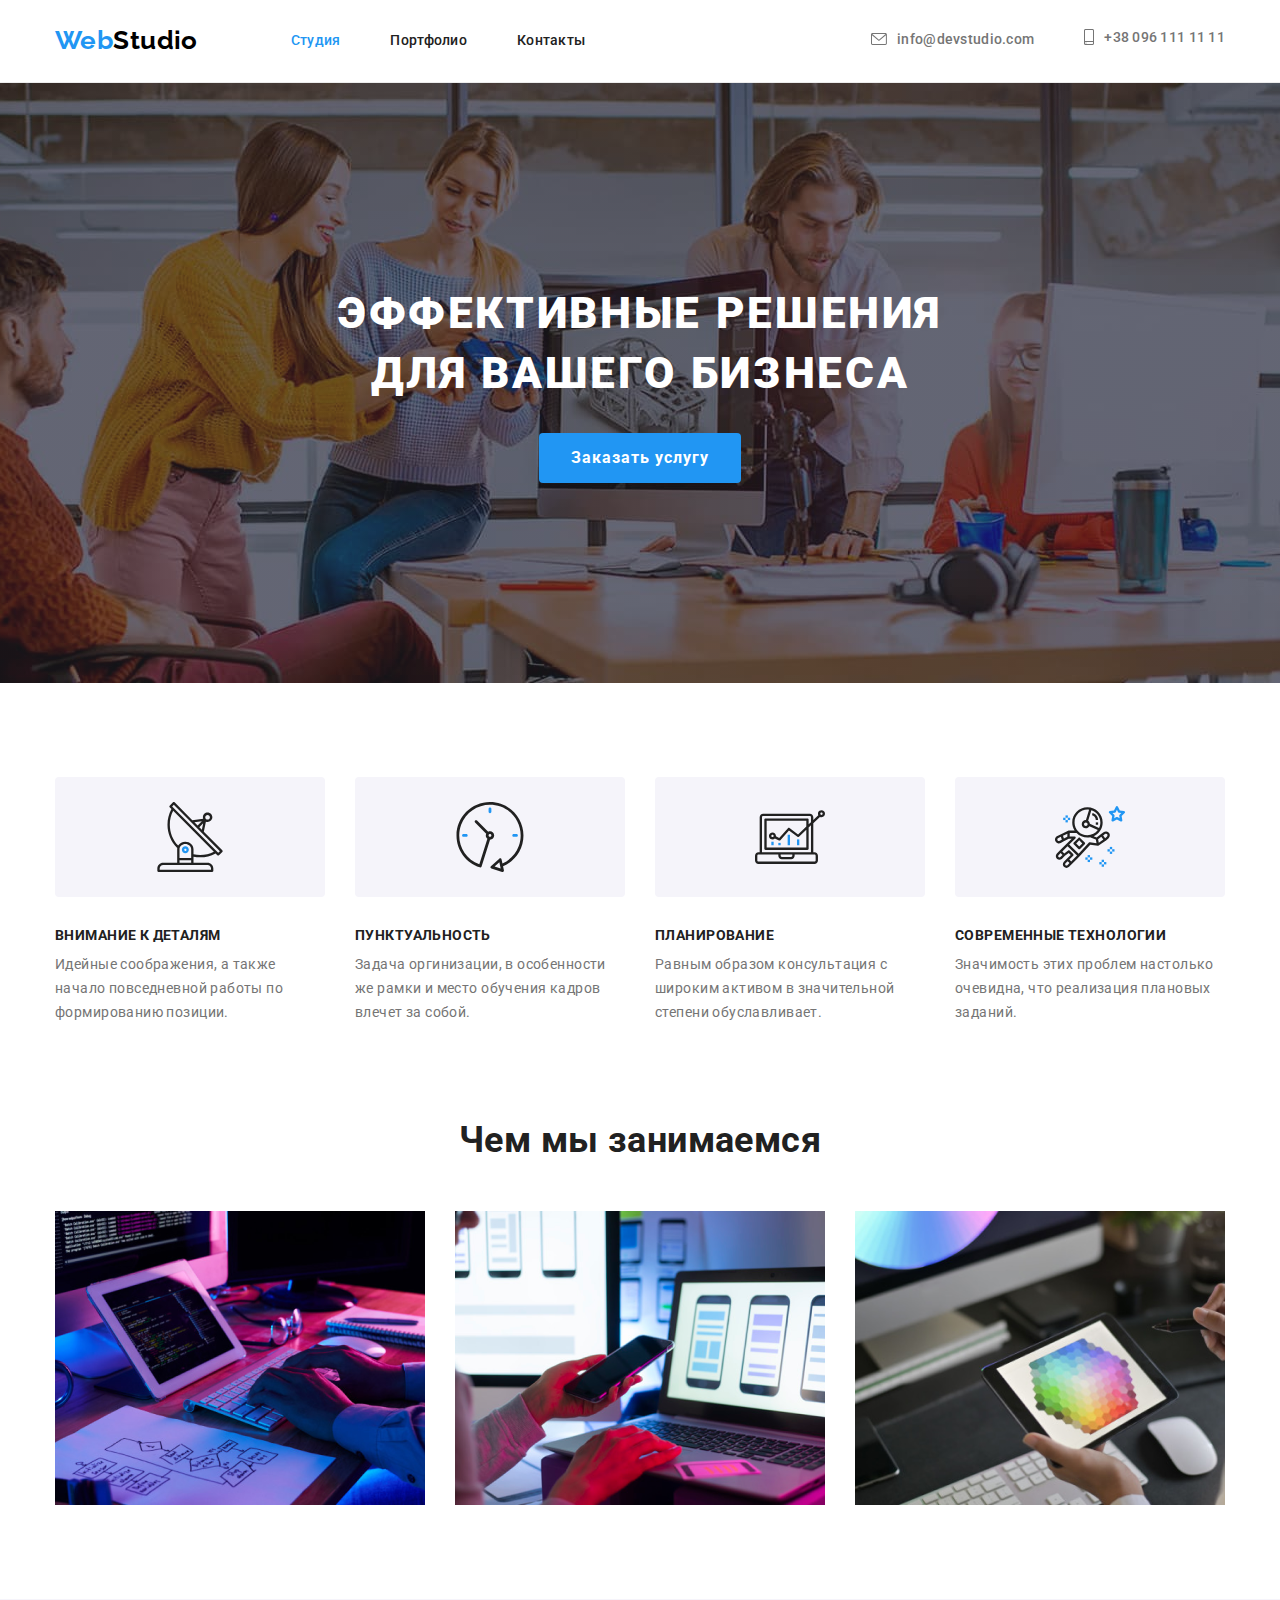
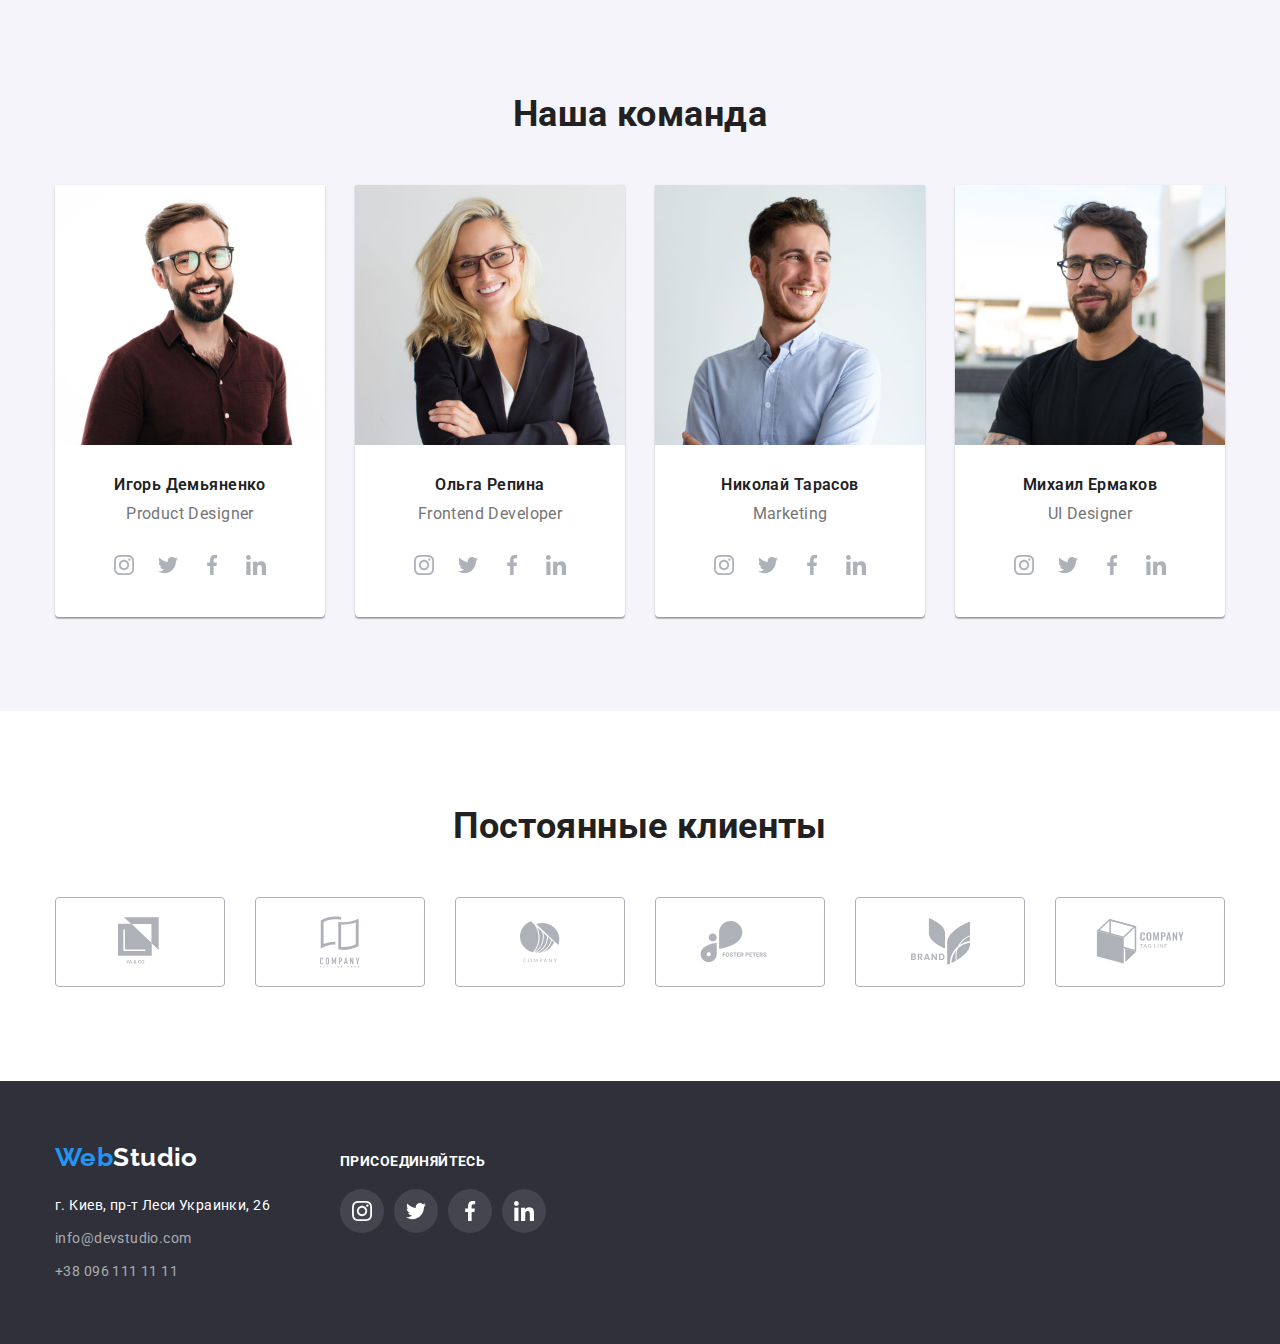
==== index.html @ 6ee3bcbe "копирую файлы дз4" ====
<!DOCTYPE html>
<html lang="ru-UA">
  <head>
    <meta charset="UTF-8" />
    <meta name="viewport" content="width=device-width, initial-scale=1.0" />
    <link
      href="https://fonts.googleapis.com/css2?family=Roboto:wght@400;500;700;900&display=swap"
      rel="stylesheet"
    />
    <link
      rel="stylesheet"
      href="node_modules/modern-normalize/modern-normalize.css"
    />
    <link rel="stylesheet" href="./css/style.css" />
    <title>Document</title>
  </head>
  <body>
    <!-- Хедер -->

    <header class="header">
      <div class="container flex">
        <div>
          <nav class="main-nav">
            <div>
              <a class="logo" href="./index.html">
                <span class="logo-blue">Web</span>Studio</a
              >
            </div>
            <div>
              <ul class="site-nav list">
                <li><a class="link current" href="./index.html">Студия</a></li>
                <li>
                  <a class="link" href="./portfolio.html">Портфолио</a>
                </li>
                <li><a class="link" href="#contacts">Контакты</a></li>
              </ul>
            </div>
          </nav>
        </div>
        <div>
          <ul class="contacts list">
            <li>
              <a class="link" href="mailto:info@devstudio.com">
                <svg class="mail-icon">
                  <use href="./img/icons/sprite.svg#icon-contacts-mail"></use>
                </svg>
                info@devstudio.com</a
              >
            </li>
            <li>
              <a class="link phone" href="tel:+380961111111">
                <svg class="phone-icon">
                  <use href="./img/icons/sprite.svg#icon-contacts-phone"></use>
                </svg>
                +38 096 111 11 11</a
              >
            </li>
          </ul>
        </div>
      </div>
    </header>

    <main>
      <!-- Герой -->
      <section class="hero">
        <div class="container">
          <h1 class="hero-title">Эффективные решения для вашего бизнеса</h1>
          <button class="button">Заказать услугу</button>
        </div>
      </section>

      <!-- Преимущества -->
      <section class="benefit section">
        <div class="container">
          <h2 class="visually-hidden">Наши преимущества</h2>
          <ul class="benefit list flex">
            <li class="benefit-item">
              <svg class="benefit-icon">
                <use href="./img/icons/sprite.svg#icon-features-1"></use>
              </svg>
            </li>
            <li class="benefit-item">
              <svg class="benefit-icon">
                <use href="./img/icons/sprite.svg#icon-features-2"></use>
              </svg>
            </li>
            <li class="benefit-item">
              <svg class="benefit-icon">
                <use href="./img/icons/sprite.svg#icon-features-3"></use>
              </svg>
            </li>
            <li class="benefit-item">
              <svg class="benefit-icon">
                <use href="./img/icons/sprite.svg#icon-features-4"></use>
              </svg>
            </li>
          </ul>
          <ul class="benefit list flex">
            <li>
              <h3 class="benefit-title">Внимание к деталям</h3>
              <p class="benefit-desc">
                Идейные соображения, а также начало повседневной работы по
                формированию позиции.
              </p>
            </li>
            <li>
              <h3 class="benefit-title">Пунктуальность</h3>
              <p class="benefit-desc">
                Задача оргинизации, в особенности же рамки и место обучения
                кадров влечет за собой.
              </p>
            </li>
            <li>
              <h3 class="benefit-title">Планирование</h3>
              <p class="benefit-desc">
                Равным образом консультация с широким активом в значительной
                степени обуславливает.
              </p>
            </li>
            <li>
              <h3 class="benefit-title">Современные технологии</h3>
              <p class="benefit-desc">
                Значимость этих проблем настолько очевидна, что реализация
                плановых заданий.
              </p>
            </li>
          </ul>
        </div>
      </section>

      <!-- Чем занимаемся -->
      <section class="work section">
        <div class="container">
          <h2 class="section-title">Чем мы занимаемся</h2>
          <ul class="work list flex">
            <li class="work-item">
              <img
                class="photo"
                src="./img/img1.png"
                width="370"
                height="294"
                alt="СЕО"
              />
            </li>
            <li class="work-item">
              <img
                class="photo"
                src="./img/img2.png"
                width="370"
                height="294"
                alt="Адаптивная верстка"
              />
            </li>
            <li class="work-item">
              <img
                class="photo"
                src="./img/img3.png"
                width="370"
                height="294"
                alt="Дизайн сайта"
              />
            </li>
          </ul>
        </div>
      </section>

      <!-- Команда -->
      <section class="team section">
        <div class="container">
          <h2 class="section-title">Наша команда</h2>
          <ul class="team-list list flex">
            <li class="team-member">
              <img
                class="photo"
                src="./img/photo1.jpg"
                width="270"
                height="260"
                alt="Игорь Демьяненко"
              />
              <h3 class="name">Игорь Демьяненко</h3>
              <p class="position" lang="en">Product Designer</p>
              <ul class="social-list list flex">
                <li>
                  <a
                    href="https://www.instagram.com/"
                    class="social link"
                    target="_blank"
                    rel="noopener noreferrer"
                    aria-label="Instagram link"
                  >
                    <svg class="social-icon">
                      <use href="./img/icons/sprite.svg#icon-instagram"></use>
                    </svg>
                  </a>
                </li>
                <li>
                  <a
                    href="https://twitter.com/"
                    class="social link"
                    target="_blank"
                    rel="noopener noreferrer"
                    aria-label="Twitter link"
                  >
                    <svg class="social-icon">
                      <use href="./img/icons/sprite.svg#icon-twitter"></use>
                    </svg>
                  </a>
                </li>
                <li>
                  <a
                    href="https://www.facebook.com/"
                    class="social link"
                    target="_blank"
                    rel="noopener noreferrer"
                    aria-label="Facebook link"
                  >
                    <svg class="social-icon">
                      <use href="./img/icons/sprite.svg#icon-facebook"></use>
                    </svg>
                  </a>
                </li>
                <li>
                  <a
                    href="https://www.linkedin.com/"
                    class="social link"
                    target="_blank"
                    rel="noopener noreferrer"
                    aria-label="linkedin link"
                  >
                    <svg class="social-icon">
                      <use href="./img/icons/sprite.svg#icon-linkedin"></use>
                    </svg>
                  </a>
                </li>
              </ul>
            </li>
            <li class="team-member">
              <img
                class="photo"
                src="./img/photo2.jpg"
                width="270"
                height="260"
                alt="Ольга Репина"
              />
              <h3 class="name">Ольга Репина</h3>
              <p class="position" lang="en">Frontend Developer</p>
              <ul class="social-list list flex">
                <li>
                  <a
                    href="https://www.instagram.com/"
                    class="social link"
                    target="_blank"
                    rel="noopener noreferrer"
                    aria-label="Instagram link"
                  >
                    <svg class="social-icon">
                      <use href="./img/icons/sprite.svg#icon-instagram"></use>
                    </svg>
                  </a>
                </li>
                <li>
                  <a
                    href="https://twitter.com/"
                    class="social link"
                    target="_blank"
                    rel="noopener noreferrer"
                    aria-label="Twitter link"
                  >
                    <svg class="social-icon">
                      <use href="./img/icons/sprite.svg#icon-twitter"></use>
                    </svg>
                  </a>
                </li>
                <li>
                  <a
                    href="https://www.facebook.com/"
                    class="social link"
                    target="_blank"
                    rel="noopener noreferrer"
                    aria-label="Facebook link"
                  >
                    <svg class="social-icon">
                      <use href="./img/icons/sprite.svg#icon-facebook"></use>
                    </svg>
                  </a>
                </li>
                <li>
                  <a
                    href="https://www.linkedin.com/"
                    class="social link"
                    target="_blank"
                    rel="noopener noreferrer"
                    aria-label="linkedin link"
                  >
                    <svg class="social-icon">
                      <use href="./img/icons/sprite.svg#icon-linkedin"></use>
                    </svg>
                  </a>
                </li>
              </ul>
            </li>
            <li class="team-member">
              <img
                class="photo"
                src="./img/photo3.jpg"
                width="270"
                height="260"
                alt="Николай Тарасов"
              />
              <h3 class="name">Николай Тарасов</h3>
              <p class="position" lang="en">Marketing</p>
              <ul class="social-list list flex">
                <li>
                  <a
                    href="https://www.instagram.com/"
                    class="social link"
                    target="_blank"
                    rel="noopener noreferrer"
                    aria-label="Instagram link"
                  >
                    <svg class="social-icon">
                      <use href="./img/icons/sprite.svg#icon-instagram"></use>
                    </svg>
                  </a>
                </li>
                <li>
                  <a
                    href="https://twitter.com/"
                    class="social link"
                    target="_blank"
                    rel="noopener noreferrer"
                    aria-label="Twitter link"
                  >
                    <svg class="social-icon">
                      <use href="./img/icons/sprite.svg#icon-twitter"></use>
                    </svg>
                  </a>
                </li>
                <li>
                  <a
                    href="https://www.facebook.com/"
                    class="social link"
                    target="_blank"
                    rel="noopener noreferrer"
                    aria-label="Facebook link"
                  >
                    <svg class="social-icon">
                      <use href="./img/icons/sprite.svg#icon-facebook"></use>
                    </svg>
                  </a>
                </li>
                <li>
                  <a
                    href="https://www.linkedin.com/"
                    class="social link"
                    target="_blank"
                    rel="noopener noreferrer"
                    aria-label="linkedin link"
                  >
                    <svg class="social-icon">
                      <use href="./img/icons/sprite.svg#icon-linkedin"></use>
                    </svg>
                  </a>
                </li>
              </ul>
            </li>
            <li class="team-member">
              <img
                class="photo"
                src="./img/photo4.jpg"
                width="270"
                height="260"
                alt="Михаил Ермаков"
              />
              <h3 class="name">Михаил Ермаков</h3>
              <p class="position" lang="en">UI Designer</p>
              <ul class="social-list list flex">
                <li>
                  <a
                    href="https://www.instagram.com/"
                    class="social link"
                    target="_blank"
                    rel="noopener noreferrer"
                    aria-label="Instagram link"
                  >
                    <svg class="social-icon">
                      <use href="./img/icons/sprite.svg#icon-instagram"></use>
                    </svg>
                  </a>
                </li>
                <li>
                  <a
                    href="https://twitter.com/"
                    class="social link"
                    target="_blank"
                    rel="noopener noreferrer"
                    aria-label="Twitter link"
                  >
                    <svg class="social-icon">
                      <use href="./img/icons/sprite.svg#icon-twitter"></use>
                    </svg>
                  </a>
                </li>
                <li>
                  <a
                    href="https://www.facebook.com/"
                    class="social link"
                    target="_blank"
                    rel="noopener noreferrer"
                    aria-label="Facebook link"
                  >
                    <svg class="social-icon">
                      <use href="./img/icons/sprite.svg#icon-facebook"></use>
                    </svg>
                  </a>
                </li>
                <li>
                  <a
                    href="https://www.linkedin.com/"
                    class="social link"
                    target="_blank"
                    rel="noopener noreferrer"
                    aria-label="linkedin link"
                  >
                    <svg class="social-icon">
                      <use href="./img/icons/sprite.svg#icon-linkedin"></use>
                    </svg>
                  </a>
                </li>
              </ul>
            </li>
          </ul>
        </div>
      </section>

      <!-- Постоянные клиенты -->
      <section class="clients section">
        <div class="container">
          <h2 class="section-title">Постоянные клиенты</h2>
          <ul class="clients-list list flex">
            <li>
              <a href="#" class="clients-link">
                <svg class="client-icon" width="45" height="50">
                  <use href="./img/icons/sprite.svg#icon-logo-1"></use>
                </svg>
              </a>
            </li>
            <li>
              <a href="#" class="clients-link">
                <svg class="client-icon" width="40" height="52">
                  <use href="./img/icons/sprite.svg#icon-logo-2"></use>
                </svg>
              </a>
            </li>
            <li>
              <a href="#" class="clients-link">
                <svg class="client-icon" width="40" height="42">
                  <use href="./img/icons/sprite.svg#icon-logo-3"></use>
                </svg>
              </a>
            </li>
            <li>
              <a href="#" class="clients-link">
                <svg class="client-icon" width="80" height="42">
                  <use href="./img/icons/sprite.svg#icon-logo-4"></use>
                </svg>
              </a>
            </li>
            <li>
              <a href="#" class="clients-link">
                <svg class="client-icon" width="59" height="47">
                  <use href="./img/icons/sprite.svg#icon-logo-5"></use>
                </svg>
              </a>
            </li>
            <li>
              <a href="#" class="clients-link">
                <svg class="client-icon" width="89" height="45">
                  <use href="./img/icons/sprite.svg#icon-logo-6"></use>
                </svg>
              </a>
            </li>
          </ul>
        </div>
      </section>
    </main>

    <!-- Футер -->
    <footer class="footer">
      <div class="container">
        <div class="footer-adress">
          <p class="logo"><span class="logo-blue">Web</span>Studio</p>
          <address class="adress">
            <ul class="adress-list list" id="contacts">
              <li class="adress-item">г. Киев, пр-т Леси Украинки, 26</li>
              <li class="adress-item">
                <a class="adress-link" href="mailto:info@devstudio.com"
                  >info@devstudio.com</a
                >
              </li>
              <li class="adress-item">
                <a class="adress-link" href="tel:+380961111111"
                  >+38 096 111 11 11</a
                >
              </li>
            </ul>
          </address>
        </div>
        <div class="social-list-wrap">
          <p class="social-title">присоединяйтесь</p>
          <ul class="social-list list flex">
            <li>
              <a
                href="https://www.instagram.com/"
                class="social link"
                target="_blank"
                rel="noopener noreferrer"
                aria-label="Instagram link"
              >
                <svg class="social-icon">
                  <use href="./img/icons/sprite.svg#icon-instagram"></use>
                </svg>
              </a>
            </li>
            <li>
              <a
                href="https://twitter.com/"
                class="social link"
                target="_blank"
                rel="noopener noreferrer"
                aria-label="Twitter link"
              >
                <svg class="social-icon">
                  <use href="./img/icons/sprite.svg#icon-twitter"></use>
                </svg>
              </a>
            </li>
            <li>
              <a
                href="https://www.facebook.com/"
                class="social link"
                target="_blank"
                rel="noopener noreferrer"
                aria-label="Facebook link"
              >
                <svg class="social-icon">
                  <use href="./img/icons/sprite.svg#icon-facebook"></use>
                </svg>
              </a>
            </li>
            <li>
              <a
                href="https://www.linkedin.com/"
                class="social link"
                target="_blank"
                rel="noopener noreferrer"
                aria-label="linkedin link"
              >
                <svg class="social-icon">
                  <use href="./img/icons/sprite.svg#icon-linkedin"></use>
                </svg>
              </a>
            </li>
          </ul>
        </div>
      </div>
    </footer>
  </body>
</html>
---- css/style.css ----
/* raleway-regular - latin_cyrillic */
@font-face {
  font-family: "Raleway";
  font-style: normal;
  font-weight: 400;
  src: url("../fonts/raleway700/raleway700/raleway-v18-latin_cyrillic-regular.eot");
  src: local(""),
    url("../fonts/raleway700/raleway-v18-latin_cyrillic-regular.eot?#iefix")
      format("embedded-opentype"),
    url("../fonts/raleway700/raleway-v18-latin_cyrillic-regular.woff2")
      format("woff2"),
    url("../fonts/raleway700/raleway-v18-latin_cyrillic-regular.woff")
      format("woff"),
    url("../fonts/raleway700/raleway-v18-latin_cyrillic-regular.ttf")
      format("truetype"),
    url("../fonts/raleway700/raleway-v18-latin_cyrillic-regular.svg#Raleway")
      format("svg");
}
/* raleway-700 - latin_cyrillic */
@font-face {
  font-family: "Raleway";
  font-style: normal;
  font-weight: 700;
  src: url("../fonts/raleway700/raleway-v18-latin_cyrillic-700.eot");
  src: local(""),
    url("../fonts/raleway700/raleway-v18-latin_cyrillic-700.eot?#iefix")
      format("embedded-opentype"),
    url("../fonts/raleway700/raleway-v18-latin_cyrillic-700.woff2")
      format("woff2"),
    url("../fonts/raleway700/raleway-v18-latin_cyrillic-700.woff")
      format("woff"),
    url("../fonts/raleway700/raleway-v18-latin_cyrillic-700.ttf")
      format("truetype"),
    url("../fonts/raleway700/raleway-v18-latin_cyrillic-700.svg#Raleway")
      format("svg");
}

:root {
  --black-text-color: #000000;
  --primary-text-color: #757575;
  --title-text-color: #212121;
  --accent-color: #2196f3;
  --white-color: #ffffff;
  --opacity-white-color: rgba(255, 255, 255, 0.6);
  --background-color: #e5e5e5;
  --secondary-accent-color: #f5f4fa;
  --dark-background-color: #2f303a;
  --border-color: #eeeeee;
  --icon-color: #afb1b8;
}

html {
  box-sizing: border-box;
}

*,
*::before,
*::after {
  box-sizing: inherit;
}

body {
  margin: 0;
  font-family: "Roboto", sans-serif;
  font-style: normal;
  font-weight: 400;
  font-size: 14px;
  line-height: 1.714;
  letter-spacing: 0.03em;
  background-color: var(--white-color);
  color: var(--primary-text-color);
}

h1,
h2,
h3 {
  margin-top: 0;
  margin-bottom: 0;
}

a {
  text-decoration: none;
}

address {
  font-style: normal;
}

.list {
  list-style: none;
  padding: 0;
  margin: 0;
}

.container {
  width: 1200px;
  padding-left: 15px;
  padding-right: 15px;
  margin: 0 auto;
}

.photo {
  margin: 0;
  padding: 0;
  display: block;
  max-width: 100%;
  height: auto;
}

.visually-hidden {
  position: absolute !important;
  clip: rect(1px 1px 1px 1px);
  clip: rect(1px, 1px, 1px, 1px);
  padding: 0 !important;
  border: 0 !important;
  height: 1px !important;
  width: 1px !important;
  overflow: hidden;
}

.flex {
  display: flex;
  flex-wrap: wrap;
}

/* Стили шапки */

header {
  padding-top: 24px;
  padding-bottom: 25px;
  border-bottom: 1px solid #ececec;
}

.logo {
  margin-top: 0;
  margin-bottom: 0;
  font-family: "Raleway", "Oleo Script", sans-serif;
  font-weight: 700;
  font-size: 26px;
  line-height: 1.268;
  color: var(--black-text-color);
}

.logo-blue {
  color: var(--accent-color);
}

header .flex {
  justify-content: space-between;
  align-items: center;
}
.main-nav {
  display: flex;
  align-items: center;
}

.site-nav {
  display: flex;
}

.site-nav li:not(:last-child) {
  margin-right: 50px;
}

.main-nav .logo {
  margin-right: 93px;
}

.site-nav .link {
  font-size: 14px;
  font-weight: 500;
  font-style: normal;
  line-height: 1.143;
  letter-spacing: 0.02em;
  color: var(--title-text-color);
}

.site-nav .link:hover,
.site-nav .link:focus {
  color: var(--accent-color);
}

.site-nav .link.current {
  color: var(--accent-color);
}

.contacts.list {
  display: flex;
}

.contacts.list li:not(:last-child) {
  margin-right: 50px;
}
.contacts .link {
  display: inline-flex;
  align-items: center;
  justify-content: center;
  font-size: 14px;
  font-weight: 500;
  font-style: normal;
  line-height: 1.143;
  letter-spacing: 0.02em;
  color: var(--primary-text-color);
}

.mail-icon {
  width: 16px;
  height: 12px;
  margin-right: 10px;
  fill: currentColor;
}

.phone-icon {
  width: 10px;
  height: 16px;
  margin-right: 10px;
  fill: currentColor;
}

.contacts .link:hover,
.contacts .link:focus {
  color: var(--accent-color);
}

.contacts .link:hover .mail-icon,
.contacts .link:focus .mail-icon,
.contacts .link:hover .phone-icon,
.contacts .link:focus .phone-icon {
  color: var(--accent-color);
}

/* Стили героя */
.hero {
  padding-top: 200px;
  padding-bottom: 200px;
  height: 600px;
  text-align: center;
  background-image: linear-gradient(
      rgba(47, 48, 58, 0.4),
      rgba(47, 48, 58, 0.4)
    ),
    url(../img/hero-bg.jpg);
  background-repeat: no-repeat;
  background-position: center;
}

.hero .container {
  max-width: 696px;
}
.hero-title {
  margin-bottom: 30px;
  font-size: 44px;
  font-weight: 900;
  text-transform: uppercase;
  line-height: 1.364;
  letter-spacing: 0.06em;
  color: var(--white-color);
}

.button {
  font-family: inherit;
  padding: 10px 32px;
  min-width: 200px;
  height: 50px;
  border-style: none;
  border-radius: 4px;
  font-size: 16px;
  font-weight: 700;
  line-height: 1.875;
  letter-spacing: 0.06em;
  background-color: var(--accent-color);
  color: var(--white-color);
}

/* Общие стили секций */
.section-title {
  margin-top: 0;
  margin-bottom: 50px;
  font-size: 36px;
  font-weight: 700;
  line-height: 1.167;
  text-align: center;
  color: var(--title-text-color);
}

.section {
  padding-top: 94px;
  padding-bottom: 0;
}

/* Стили секции "Преимущества" */

.benefit > li {
  flex-basis: calc(100% / 4 - 30px);
  margin-left: 30px;
  margin-top: 30px;
}

.benefit.list {
  margin-left: -30px;
  margin-top: -30px;
}

.benefit-item {
  flex-basis: calc(100% / 4 - 30px);
  height: 120px;
  margin-top: 30px;
  margin-bottom: 30px;
  padding: 25px 100px;
  justify-content: center;
  align-items: center;
  background-color: var(--secondary-accent-color);
  border-radius: 4px;
}
.benefit-icon.list {
  display: flex;
  margin-left: -30px;
  margin-top: -30px;
}

.benefit-icon {
  width: 70px;
  height: 70px;
}

.benefit-title {
  margin-bottom: 10px;
  font-size: 14px;
  font-weight: 700;
  text-transform: uppercase;
  line-height: 1.143;
  color: var(--title-text-color);
}

.benefit-desc {
  margin-top: 0;
  margin-bottom: 0;
}

/* Стили Чем мы занимаемся */

.work.section {
  padding-bottom: 94px;
}
.work-item {
  flex-basis: calc(100% / 3 - 30px);
  margin-left: 30px;
  margin-top: 30px;
}

.work.list {
  margin-left: -30px;
  margin-top: -30px;
}

/* Стили секции "Команда" */

.team.section {
  padding-bottom: 94px;
  background-color: var(--secondary-accent-color);
}

.team-member {
  flex-basis: calc(100% / 4 - 30px);
  margin-left: 30px;
  margin-top: 30px;
  padding-bottom: 30px;
  text-align: center;
  background: var(--white-color);
  box-shadow: 0px 1px 3px rgba(0, 0, 0, 0.12), 0px 1px 1px rgba(0, 0, 0, 0.14),
    0px 2px 1px rgba(0, 0, 0, 0.2);
  border-radius: 0px 0px 4px 4px;
}

.team-list.list {
  margin-left: -30px;
  margin-top: -30px;
}

.team-member .name {
  margin-top: 30px;
  font-size: 16px;
  font-weight: 600;
  line-height: 1.188;
  color: var(--title-text-color);
}

.team-member .position {
  display: inline-block;
  margin-top: 10px;
  margin-bottom: 0;
  font-size: 16px;
  line-height: 1.188;
}

.social-list {
  margin-top: 16px;
  align-items: center;
  justify-content: center;
}

.social-icon {
  width: 20px;
  height: 20px;
  fill: var(--icon-color);
}

.social-icon:not(:last-child) {
  margin-right: 10px;
}

.social.link {
  display: flex;
  align-items: center;
  justify-content: center;
  width: 44px;
  height: 44px;
  border-radius: 50%;
}

.social.link:hover,
.social.link:focus {
  background-color: var(--accent-color);
}

.social.link:hover .social-icon,
.social.link:focus .social-icon {
  fill: var(--white-color);
}

/* Стили секции Постоянные клиенты */

.clients.section {
  padding-bottom: 94px;
}

.client-icon {
  fill: var(--icon-color);
}

.clients-link {
  display: flex;
  align-items: center;
  justify-content: center;
  width: 170px;
  height: 90px;
  border: 1px solid var(--icon-color);
  border-radius: 4px;
}

.clients-link:hover,
.clients-link:focus {
  border-color: var(--accent-color);
}

.clients-link:hover .client-icon,
.clients-link:focus .client-icon {
  fill: var(--accent-color);
}
.clients-list > li:not(:last-child) {
  margin-right: 30px;
}
/* Стили подвала */
.footer {
  padding-top: 60px;
  padding-bottom: 60px;
  background-color: var(--dark-background-color);
}

.footer .container {
  display: flex;
  align-items: baseline;
}
.footer .logo {
  margin-bottom: 20px;
  color: var(--white-color);
}

.footer .social-title {
  margin-top: 0;
  margin-bottom: 0px;
  font-weight: 700;
  line-height: 1.143;
  text-transform: uppercase;
  color: var(--white-color);
}

.footer .social.link {
  background-color: rgba(255, 255, 255, 0.1);
}

.footer .social-icon {
  fill: var(--white-color);
}

.footer .social-list {
  display: inline-flex;
  align-items: baseline;
  margin-top: 20px;
}

.footer .social-list > li:not(:last-child) {
  margin-right: 10px;
}

.footer .social.link:hover,
.footer .social.link:focus {
  background-color: var(--accent-color);
}

.footer .social-list-wrap {
  align-items: flex-end;
}

.footer-adress {
  align-items: baseline;
  margin-right: 70px;
}

.adress-list {
  list-style: none;
}

.adress-item:not(:last-child) {
  margin-bottom: 9px;
}

.adress-list .adress-item {
  line-height: 1.714;
  color: var(--white-color);
}

.adress-item .adress-link {
  line-height: 1.714;
  color: var(--opacity-white-color);
}

/* Стили Портфолио */

.works-examples {
  padding-bottom: 94px;
}

/* Стили списка фильтров */

.filters {
  margin-bottom: 50px;
}
.filters-list {
  justify-content: center;
}

.filters-list .button {
  box-sizing: inline-box;
  margin-right: 8px;
  padding: 6px 22px;
  min-width: 73px;
  height: 38px;
  font-weight: 500;
  font-size: 16px;
  line-height: 26px;
  text-align: center;
  letter-spacing: 0.03em;
  border-radius: 4px;
  color: var(--title-text-color);
  background-color: var(--secondary-accent-color);
}

.filters-list .button:hover,
.filters-list .button:focus {
  font-weight: 500;
  font-size: 16px;
  box-shadow: 0px 3px 1px rgba(0, 0, 0, 0.1), 0px 1px 2px rgba(0, 0, 0, 0.08),
    0px 2px 2px rgba(0, 0, 0, 0.12);
  color: var(--white-color);
  background-color: var(--accent-color);
}

/* Стили Примеров работ */

.examples.list {
  margin-left: -30px;
  margin-top: -30px;
}
.examples-item {
  flex-basis: calc(100% / 4 - 30px);
  margin-left: 30px;
  margin-top: 30px;
  background: var(--white-color);
  /* outline: 1px solid tomato; */
}

.examples-item .border {
  padding: 24px 20px;
  box-sizing: border-box;
  border-right: 1px solid var(--border-color);
  border-bottom: 1px solid var(--border-color);
  border-left: 1px solid var(--border-color);
  background: var(--white-color);
}

.examples-item:hover,
.examples-item:focus {
  box-shadow: 0px 1px 1px rgba(0, 0, 0, 0.12), 0px 4px 4px rgba(0, 0, 0, 0.06),
    1px 4px 6px rgba(0, 0, 0, 0.16);
}

.examples .link {
  display: inline-block;
  margin-bottom: 4px;
  width: 322px;
  font-weight: 700;
  font-size: 18px;
  line-height: 2;
  letter-spacing: 0.06em;
  color: var(--title-text-color);
}

.examples .type {
  margin: 0;
  width: 322px;
  font-size: 16px;
  line-height: 1.875;
  color: var(--primary-text-color);
}
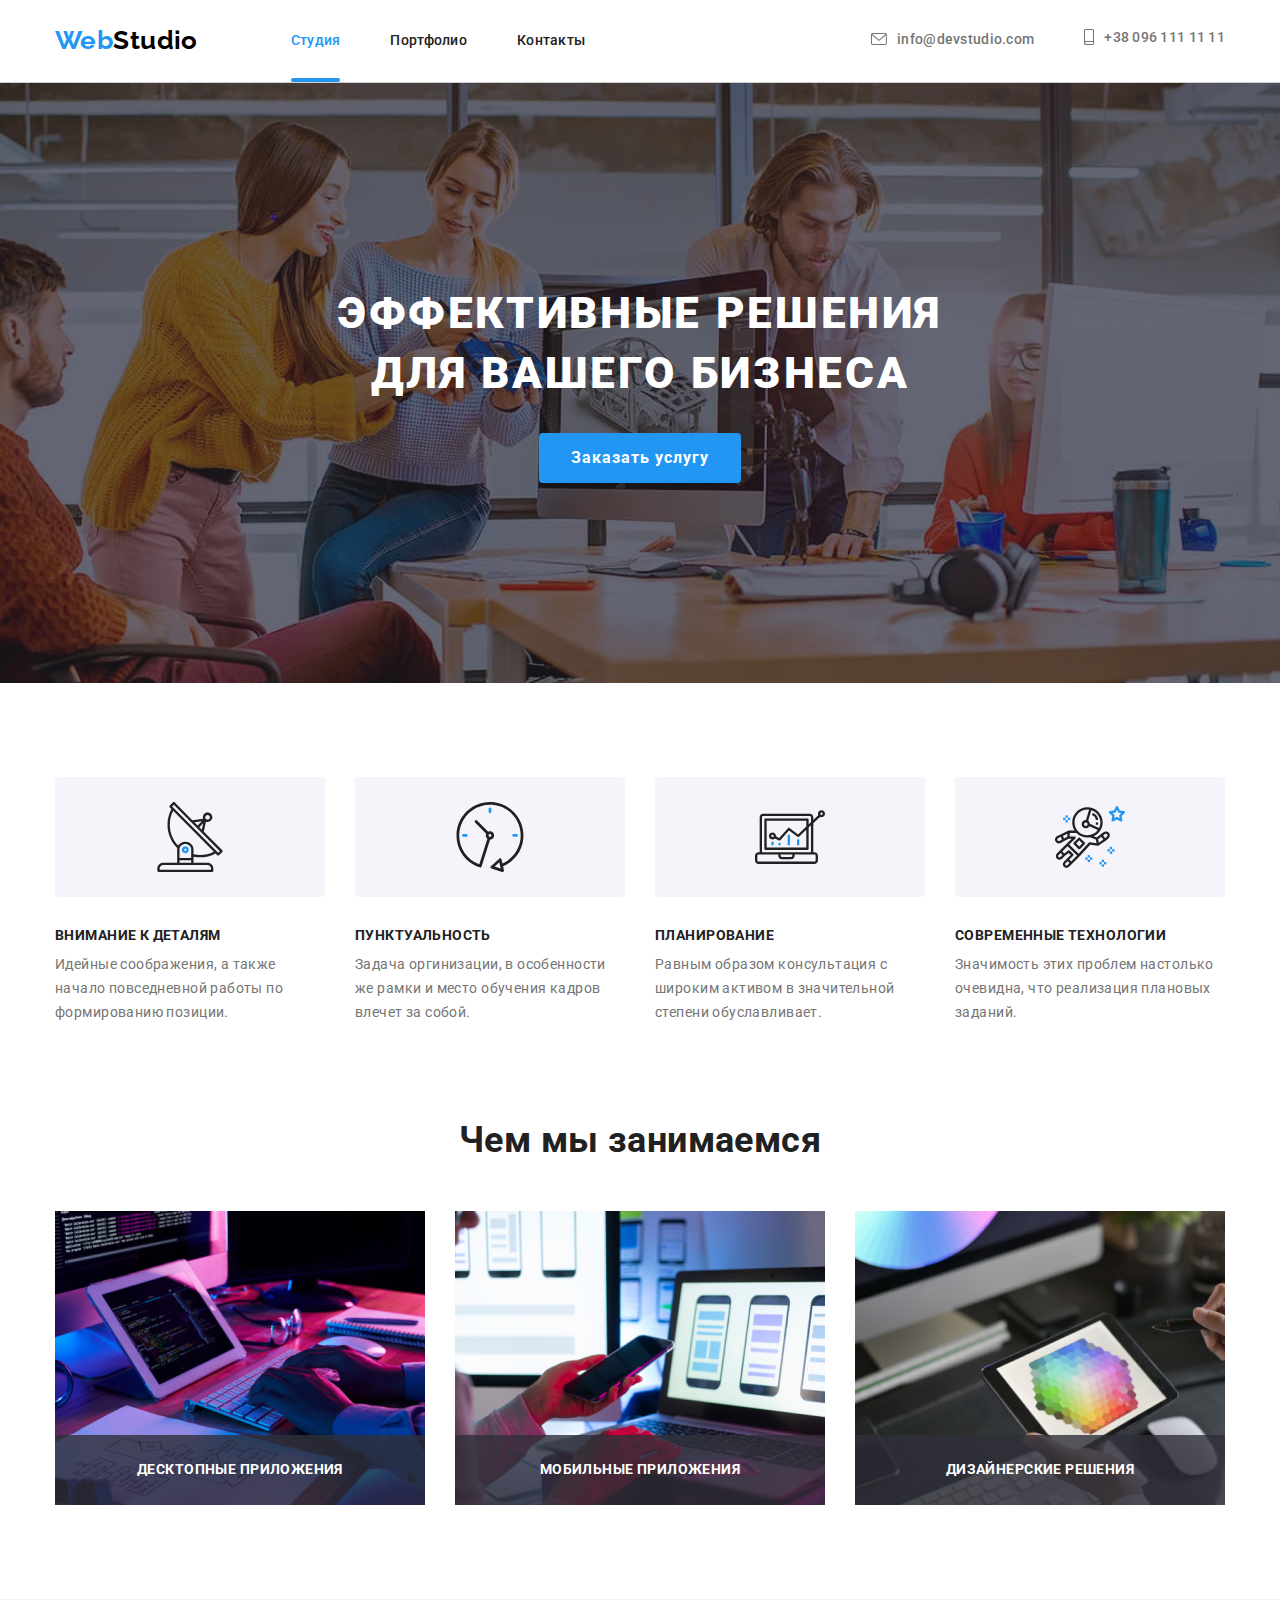
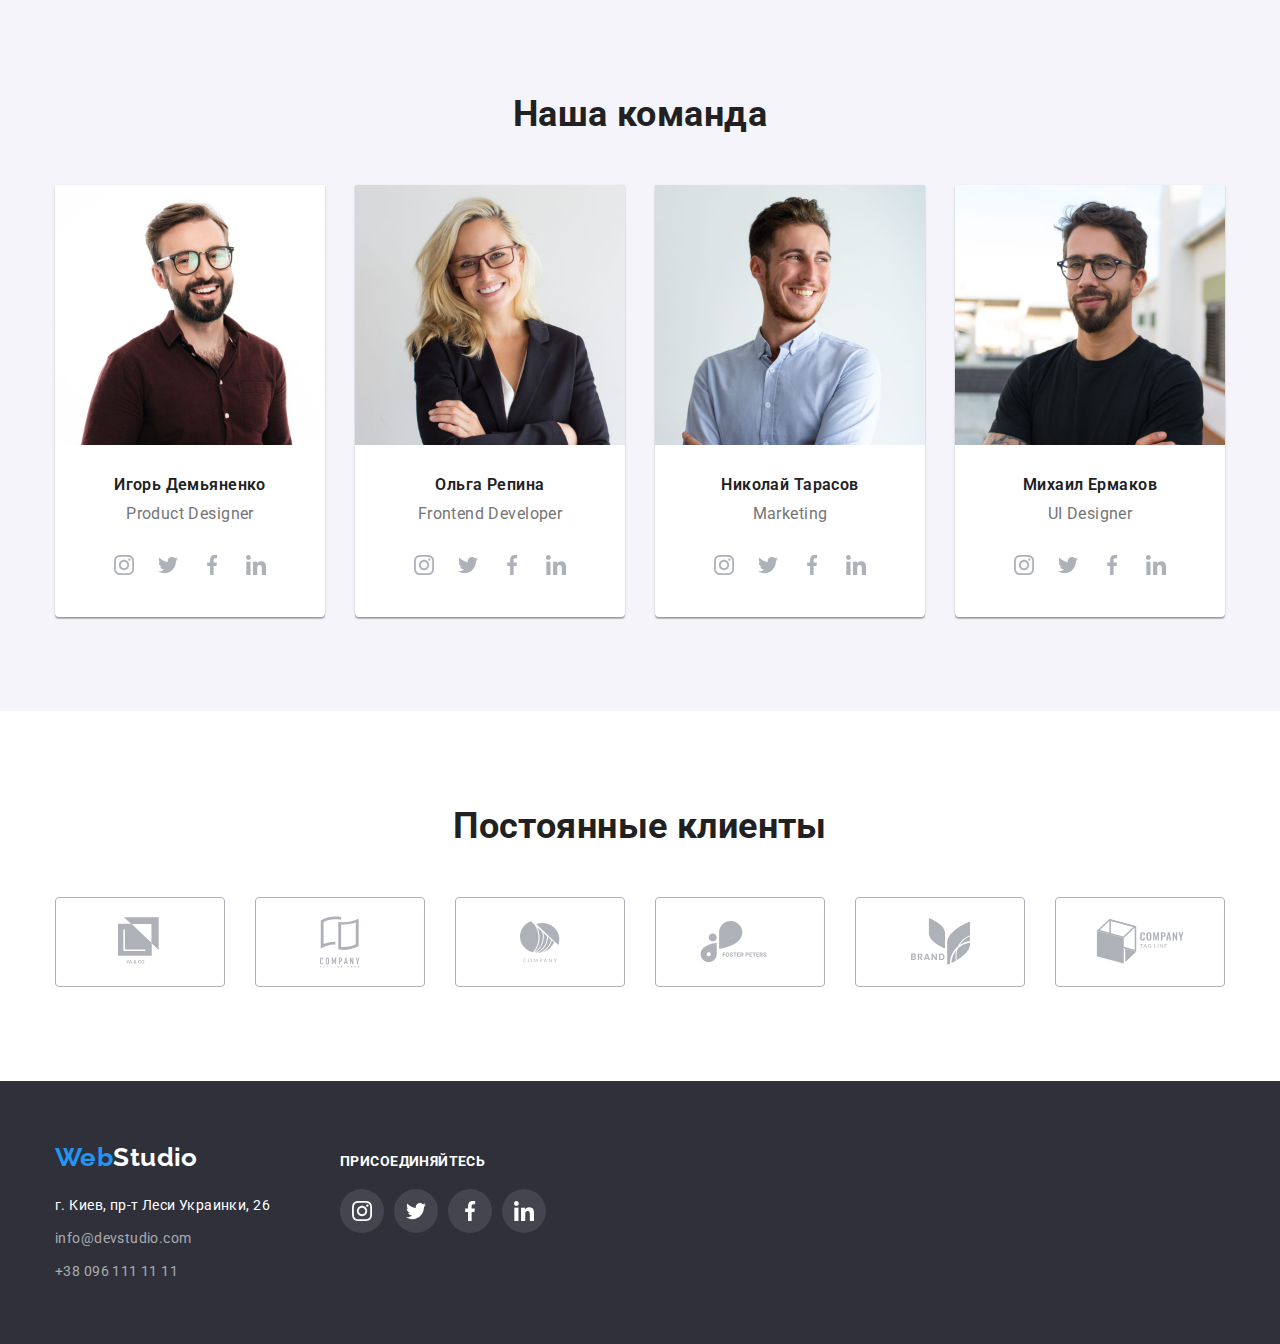
==== commit f4b3721a: "ховер на навигацию+лейб на фото" ====
--- a/index.html
+++ b/index.html
@@ -139,8 +139,9 @@
                 src="./img/img1.png"
                 width="370"
                 height="294"
-                alt="СЕО"
-              />
+                alt="Десктопные приложения"
+              />
+              <p class="work-label">Десктопные приложения</p>
             </li>
             <li class="work-item">
               <img
@@ -148,8 +149,9 @@
                 src="./img/img2.png"
                 width="370"
                 height="294"
-                alt="Адаптивная верстка"
-              />
+                alt="Мобильные приложения"
+              />
+              <p class="work-label">Мобильные приложения</p>
             </li>
             <li class="work-item">
               <img
@@ -157,8 +159,9 @@
                 src="./img/img3.png"
                 width="370"
                 height="294"
-                alt="Дизайн сайта"
-              />
+                alt="Дизайнерские решения"
+              />
+              <p class="work-label">Дизайнерские решения</p>
             </li>
           </ul>
         </div>
--- a/css/style.css
+++ b/css/style.css
@@ -128,7 +128,7 @@
 header {
   padding-top: 24px;
   padding-bottom: 25px;
-  border-bottom: 1px solid #ececec;
+  border-bottom: 0.5px solid #cecece; */
 }
 
 .logo {
@@ -141,6 +141,10 @@
   color: var(--black-text-color);
 }
 
+.logo:focus {
+  outline-color: var(--accent-color);
+}
+
 .logo-blue {
   color: var(--accent-color);
 }
@@ -167,6 +171,7 @@
 }
 
 .site-nav .link {
+  position: relative;
   font-size: 14px;
   font-weight: 500;
   font-style: normal;
@@ -175,9 +180,28 @@
   color: var(--title-text-color);
 }
 
+.site-nav .link::after {
+  content: "";
+  display: none;
+  position: absolute;
+  transform: translateY(-50%);
+  margin: 28px 0 0;
+  width: 100%;
+  height: 4px;
+  background-color: var(--accent-color);
+  border-radius: 2px;
+}
+.site-nav .link:hover::after,
+.site-nav .link:focus::after,
+.site-nav .link.current::after {
+  display: flex;
+  align-items: baseline;
+}
+
 .site-nav .link:hover,
 .site-nav .link:focus {
   color: var(--accent-color);
+  outline-color: var(--accent-color);
 }
 
 .site-nav .link.current {
@@ -220,6 +244,7 @@
 .contacts .link:hover,
 .contacts .link:focus {
   color: var(--accent-color);
+  outline-color: var(--accent-color);
 }
 
 .contacts .link:hover .mail-icon,
@@ -227,6 +252,7 @@
 .contacts .link:hover .phone-icon,
 .contacts .link:focus .phone-icon {
   color: var(--accent-color);
+  outline-color: var(--accent-color);
 }
 
 /* Стили героя */
@@ -344,6 +370,7 @@
 }
 .work-item {
   flex-basis: calc(100% / 3 - 30px);
+  position: relative;
   margin-left: 30px;
   margin-top: 30px;
 }
@@ -353,6 +380,21 @@
   margin-top: -30px;
 }
 
+.work-label {
+  position: absolute;
+  transform: translateY(-100%);
+  padding-top: 27px;
+  padding-bottom: 27px;
+  margin: 0;
+  width: 100%;
+  height: 70px;
+  font-weight: 700;
+  line-height: 1.14;
+  text-align: center;
+  text-transform: uppercase;
+  color: var(--white-color);
+  background-color: rgba(47, 48, 58, 0.8);
+}
 /* Стили секции "Команда" */
 
 .team.section {
@@ -421,11 +463,13 @@
 .social.link:hover,
 .social.link:focus {
   background-color: var(--accent-color);
+  outline-color: var(--accent-color);
 }
 
 .social.link:hover .social-icon,
 .social.link:focus .social-icon {
   fill: var(--white-color);
+  outline-color: var(--accent-color);
 }
 
 /* Стили секции Постоянные клиенты */
@@ -451,11 +495,13 @@
 .clients-link:hover,
 .clients-link:focus {
   border-color: var(--accent-color);
+  outline-color: var(--accent-color);
 }
 
 .clients-link:hover .client-icon,
 .clients-link:focus .client-icon {
   fill: var(--accent-color);
+  outline-color: var(--accent-color);
 }
 .clients-list > li:not(:last-child) {
   margin-right: 30px;
@@ -506,6 +552,7 @@
 .footer .social.link:hover,
 .footer .social.link:focus {
   background-color: var(--accent-color);
+  outline-color: var(--accent-color);
 }
 
 .footer .social-list-wrap {
@@ -574,6 +621,7 @@
     0px 2px 2px rgba(0, 0, 0, 0.12);
   color: var(--white-color);
   background-color: var(--accent-color);
+  outline-color: var(--accent-color);
 }
 
 /* Стили Примеров работ */
@@ -603,6 +651,7 @@
 .examples-item:focus {
   box-shadow: 0px 1px 1px rgba(0, 0, 0, 0.12), 0px 4px 4px rgba(0, 0, 0, 0.06),
     1px 4px 6px rgba(0, 0, 0, 0.16);
+  outline-color: var(--accent-color);
 }
 
 .examples .link {
